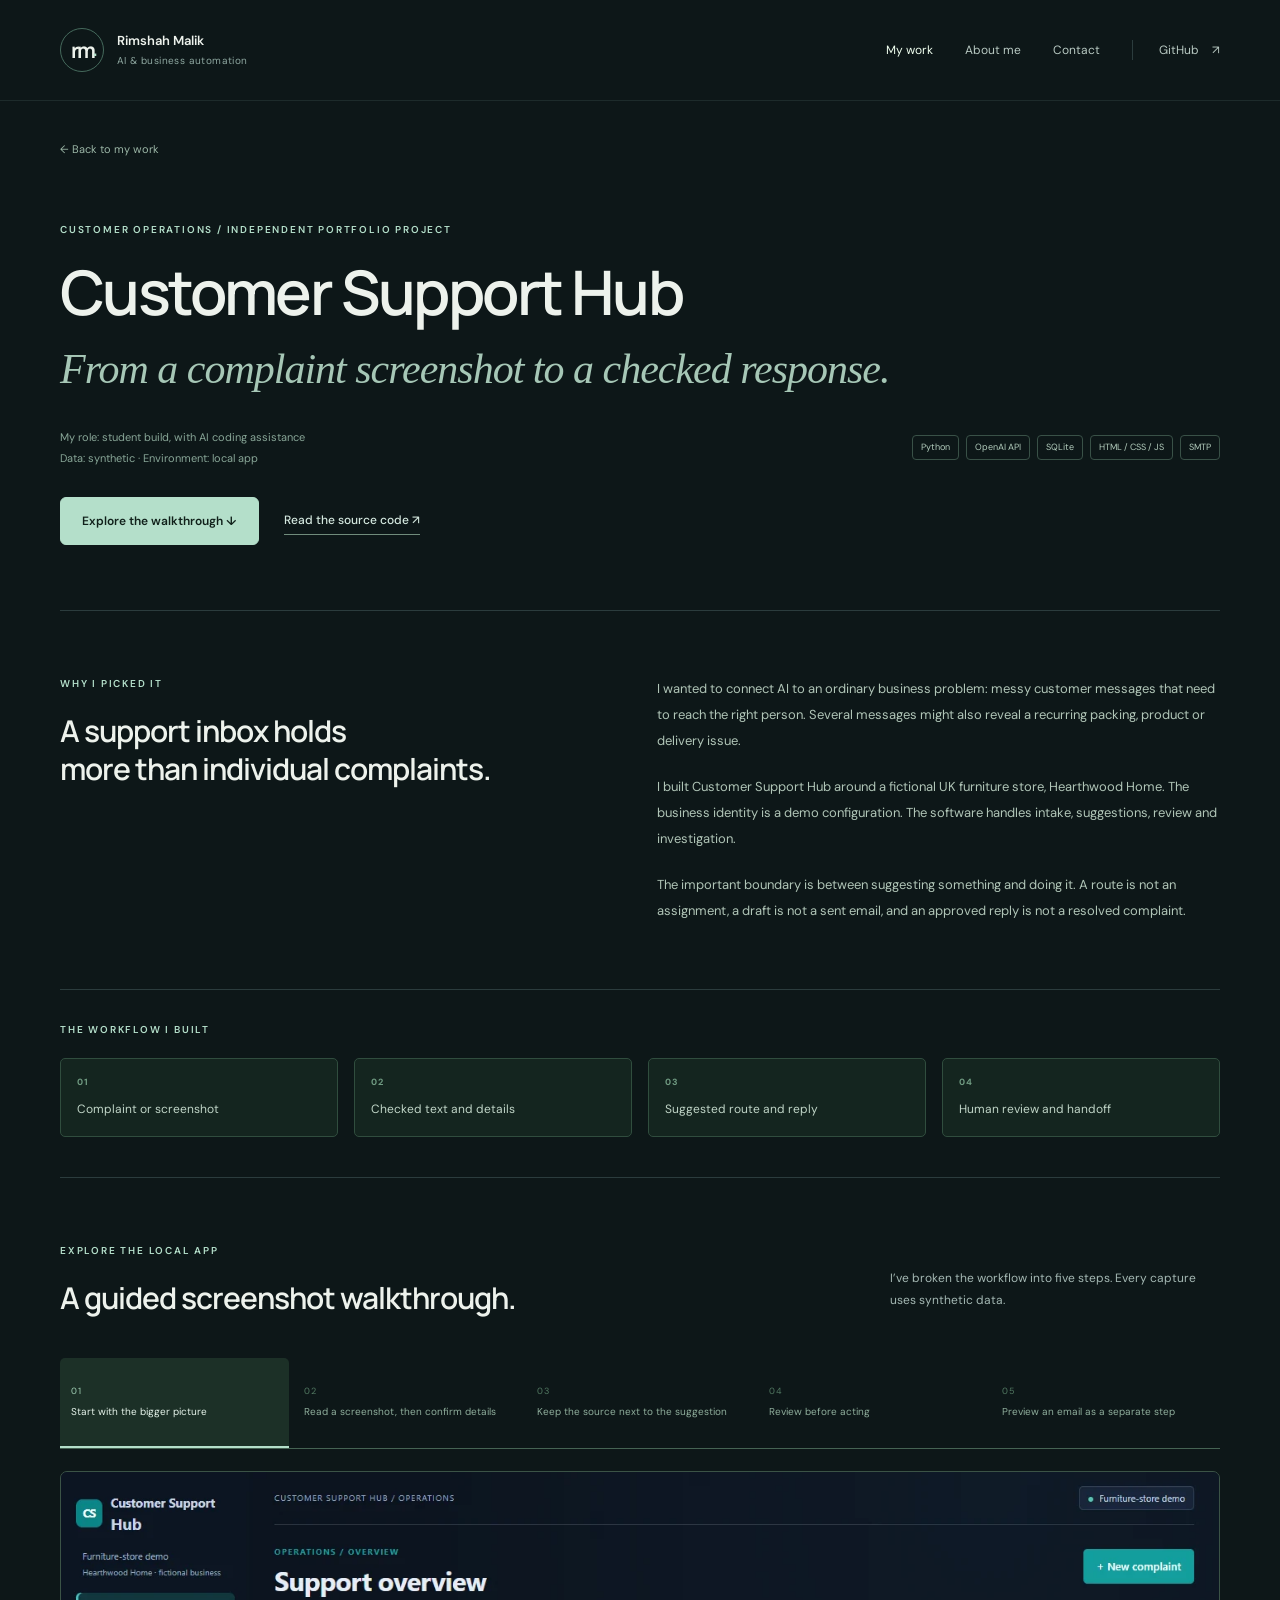
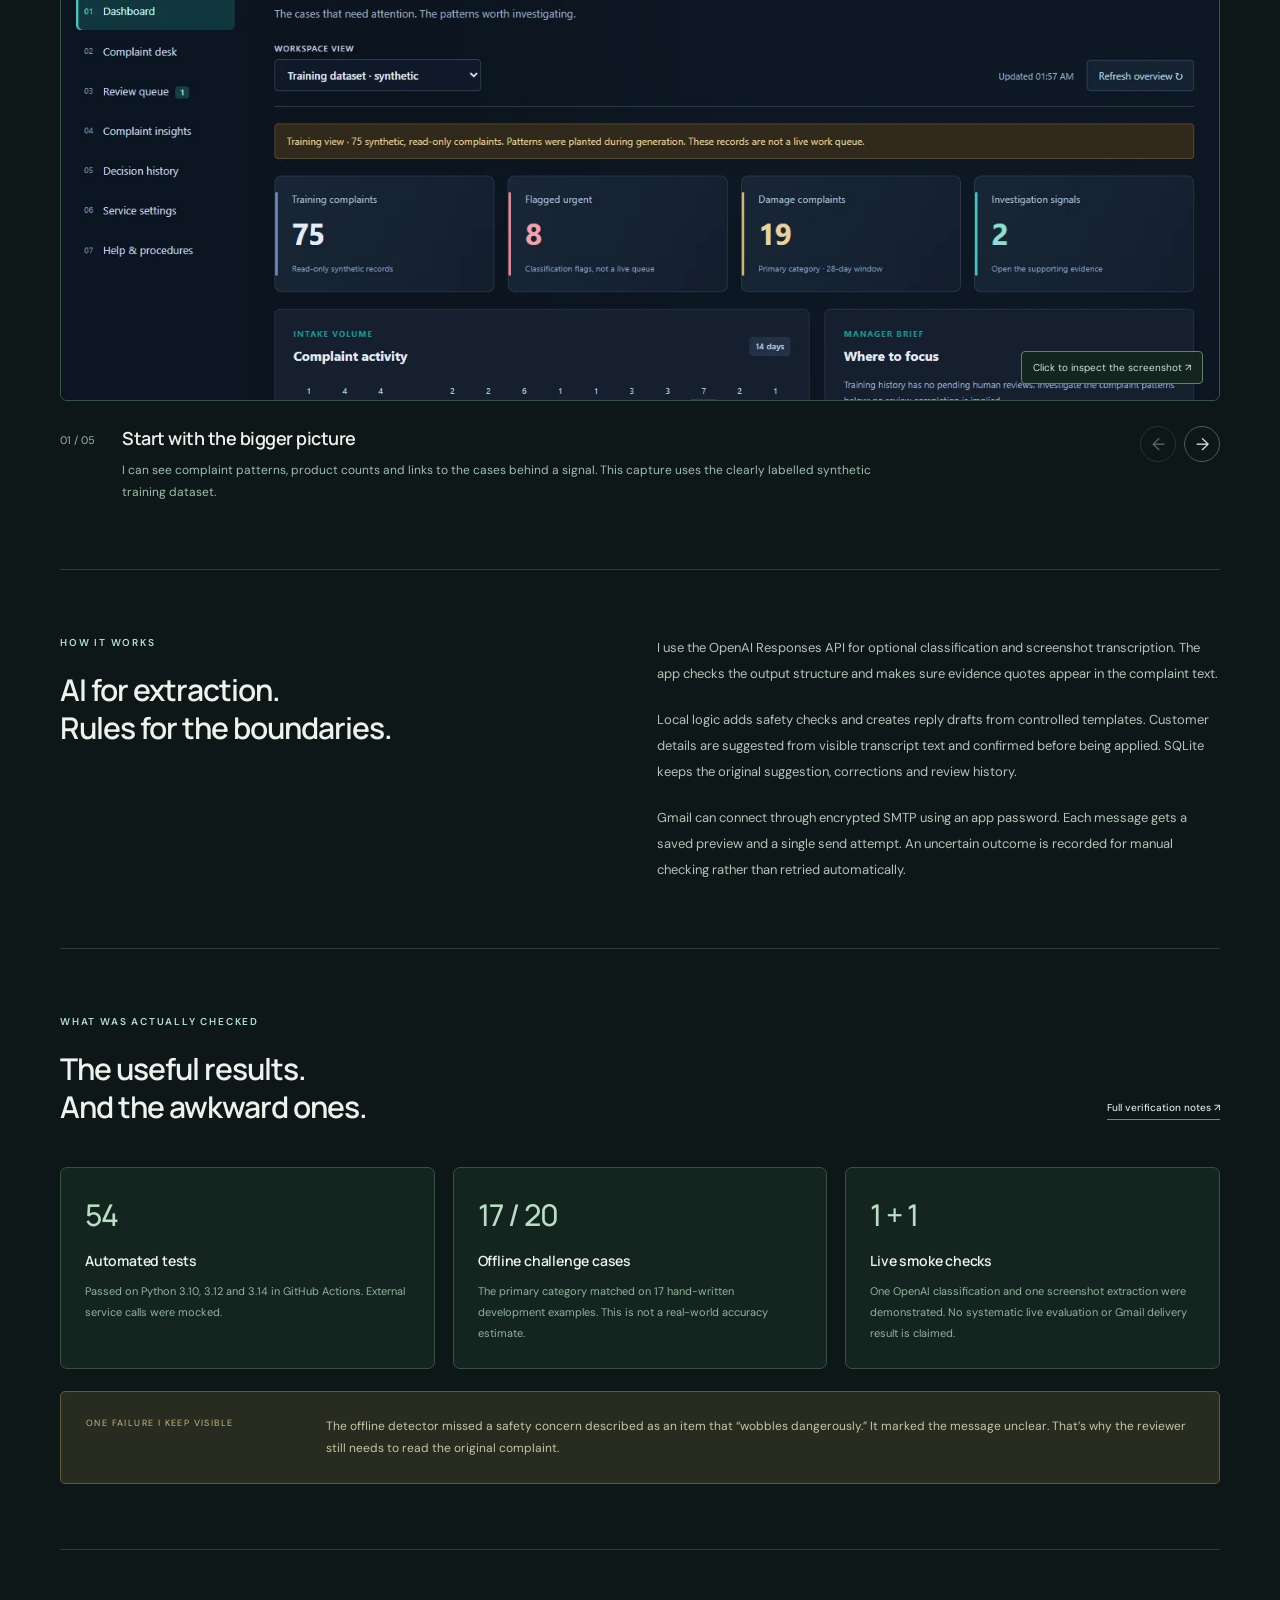
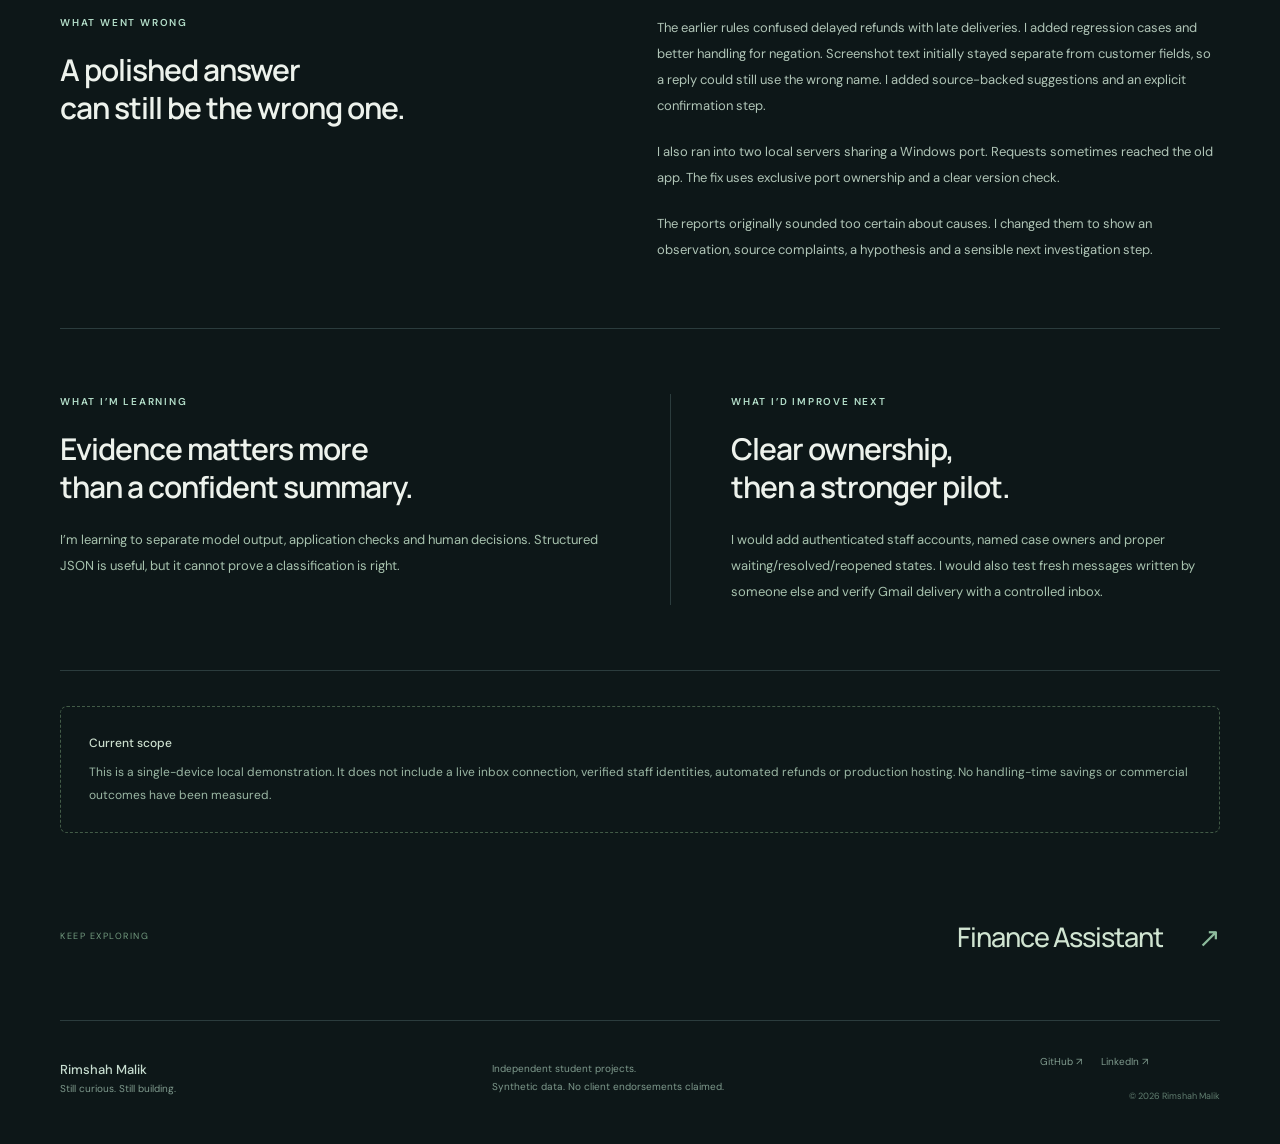
==== projects/customer-support-hub.html @ 2c59cfe9 "Build portfolio with two project case studies and guided walkthroughs" ====
<!doctype html>
<html lang="en"><head><meta charset="utf-8"><meta name="viewport" content="width=device-width, initial-scale=1"><meta name="description" content="From a complaint screenshot to a checked response. A student portfolio case study with real screenshots, synthetic data and verification notes."><meta name="theme-color" content="#0d1718"><meta property="og:title" content="Customer Support Hub — Rimshah Malik"><meta property="og:description" content="From a complaint screenshot to a checked response. A student portfolio case study with real screenshots, synthetic data and verification notes."><link rel="canonical" href="https://rimshahmmalik-commits.github.io/portfolio/projects/customer-support-hub.html"><meta property="og:url" content="https://rimshahmmalik-commits.github.io/portfolio/projects/customer-support-hub.html"><meta property="og:image" content="https://rimshahmmalik-commits.github.io/portfolio/assets/social-preview.png"><meta name="twitter:card" content="summary_large_image"><meta property="og:type" content="website"><title>Customer Support Hub — Rimshah Malik</title><link rel="icon" href="../assets/favicon.svg" type="image/svg+xml"><link rel="stylesheet" href="../assets/style.css"><script src="../assets/app.js" defer></script></head>
<body><a class="skip" href="#main">Skip to content</a><header class="site-header"><div class="wrap nav-wrap"><a class="identity" href="../index.html" aria-label="Rimshah Malik home"><span class="monogram">rm<span>.</span></span><span>Rimshah Malik<small>AI & business automation</small></span></a><button class="menu-toggle" aria-expanded="false" aria-controls="site-nav">Menu <span aria-hidden="true">+</span></button><nav id="site-nav" aria-label="Main navigation"><a href="../index.html#work" aria-current="page">My work</a><a href="../index.html#about">About me</a><a href="../index.html#contact">Contact</a><a class="nav-github" href="https://github.com/rimshahmmalik-commits" target="_blank" rel="noopener noreferrer">GitHub <span aria-hidden="true">↗</span></a></nav></div></header>
<main id="main"><div class="wrap case-wrap"><a class="back-link" href="../index.html#work">← Back to my work</a><section class="case-hero"><p class="eyebrow">CUSTOMER OPERATIONS / INDEPENDENT PORTFOLIO PROJECT</p><h1>Customer Support Hub<span>From a complaint screenshot to a checked response.</span></h1><div class="case-meta"><p>My role: student build, with AI coding assistance<br>Data: synthetic · Environment: local app</p><div class="tags"><span>Python</span><span>OpenAI API</span><span>SQLite</span><span>HTML / CSS / JS</span><span>SMTP</span></div></div><div class="hero-actions"><a class="button primary" href="#walkthrough">Explore the walkthrough ↓</a><a class="text-link" href="https://github.com/rimshahmmalik-commits/customer-support-hub" target="_blank" rel="noopener noreferrer">Read the source code ↗</a></div></section><section class="case-section case-overview"><div><p class="eyebrow">WHY I PICKED IT</p><h2>A support inbox holds<br>more than individual complaints.</h2></div><div class="prose"><p>I wanted to connect AI to an ordinary business problem: messy customer messages that need to reach the right person. Several messages might also reveal a recurring packing, product or delivery issue.</p><p>I built Customer Support Hub around a fictional UK furniture store, Hearthwood Home. The business identity is a demo configuration. The software handles intake, suggestions, review and investigation.</p><p>The important boundary is between suggesting something and doing it. A route is not an assignment, a draft is not a sent email, and an approved reply is not a resolved complaint.</p></div></section><section class="flow-section"><p class="eyebrow">THE WORKFLOW I BUILT</p><ol class="case-flow"><li><b>01</b>Complaint or screenshot</li><li><b>02</b>Checked text and details</li><li><b>03</b>Suggested route and reply</li><li><b>04</b>Human review and handoff</li></ol></section><section class="case-section walkthrough" id="walkthrough"><div class="section-heading"><div><p class="eyebrow">EXPLORE THE LOCAL APP</p><h2>A guided screenshot walkthrough.</h2></div><p>I’ve broken the workflow into five steps. Every capture uses synthetic data.</p></div><div class="walkthrough-tabs" role="tablist" aria-label="Walkthrough steps"><button role="tab" id="step-tab-0" aria-controls="walkthrough-panel" aria-selected="true" tabindex="0" data-step="0"><span>01</span>Start with the bigger picture</button><button role="tab" id="step-tab-1" aria-controls="walkthrough-panel" aria-selected="false" tabindex="-1" data-step="1"><span>02</span>Read a screenshot, then confirm details</button><button role="tab" id="step-tab-2" aria-controls="walkthrough-panel" aria-selected="false" tabindex="-1" data-step="2"><span>03</span>Keep the source next to the suggestion</button><button role="tab" id="step-tab-3" aria-controls="walkthrough-panel" aria-selected="false" tabindex="-1" data-step="3"><span>04</span>Review before acting</button><button role="tab" id="step-tab-4" aria-controls="walkthrough-panel" aria-selected="false" tabindex="-1" data-step="4"><span>05</span>Preview an email as a separate step</button></div><div id="walkthrough-panel" role="tabpanel" aria-labelledby="step-tab-0" tabindex="0"><button class="walkthrough-image" data-lightbox aria-label="Enlarge screenshot"><img id="walkthrough-image" src="../assets/images/support-overview.webp" alt="Support dashboard with synthetic complaint activity" loading="lazy"><span>Click to inspect the screenshot ↗</span></button><div class="walkthrough-caption"><span id="walkthrough-count">01 / 05</span><div><h3 id="walkthrough-title">Start with the bigger picture</h3><p id="walkthrough-text">I can see complaint patterns, product counts and links to the cases behind a signal. This capture uses the clearly labelled synthetic training dataset.</p></div><div class="walkthrough-controls"><button id="walkthrough-prev" aria-label="Previous walkthrough step" disabled>←</button><button id="walkthrough-next" aria-label="Next walkthrough step">→</button></div></div></div><script id="walkthrough-data" type="application/json">[{"title": "Start with the bigger picture", "image": "support-overview", "alt": "Support dashboard with synthetic complaint activity", "text": "I can see complaint patterns, product counts and links to the cases behind a signal. This capture uses the clearly labelled synthetic training dataset."}, {"title": "Read a screenshot, then confirm details", "image": "support-details", "alt": "Extracted screenshot text with customer-detail suggestions waiting for confirmation", "text": "Screenshot text is editable. Customer name, email, order and product are proposed with source evidence. Nothing replaces the intake fields until I confirm the selected details. This capture uses a mocked extraction fixture.", "focus": "center bottom"}, {"title": "Keep the source next to the suggestion", "image": "support-intake", "alt": "Complaint intake next to a proposed finance route and reply draft", "text": "The complaint produces a category, urgency, proposed team and exact source quotes. This particular capture uses the offline rules engine; OpenAI classification is an optional connection."}, {"title": "Review before acting", "image": "support-review", "alt": "Human review queue with a possible safety escalation", "text": "I can correct the route, edit the reply and leave a review note. A flagged safety incident stays urgent. The reviewer name is an audit label, not an authenticated account."}, {"title": "Preview an email as a separate step", "image": "support-email", "alt": "Approved customer email preview with sending disabled until SMTP is connected", "text": "Customer email requires an approved draft, a checked recipient and an explicit send action. In this capture SMTP is disconnected. Server acceptance, delivery and complaint resolution are separate things.", "focus": "center bottom"}]</script></section><section class="case-section two-column"><div><p class="eyebrow">HOW IT WORKS</p><h2>AI for extraction.<br>Rules for the boundaries.</h2></div><div class="prose"><p>I use the OpenAI Responses API for optional classification and screenshot transcription. The app checks the output structure and makes sure evidence quotes appear in the complaint text.</p><p>Local logic adds safety checks and creates reply drafts from controlled templates. Customer details are suggested from visible transcript text and confirmed before being applied. SQLite keeps the original suggestion, corrections and review history.</p><p>Gmail can connect through encrypted SMTP using an app password. Each message gets a saved preview and a single send attempt. An uncertain outcome is recorded for manual checking rather than retried automatically.</p></div></section>
<section class="evidence-section case-section"><div class="section-heading"><div><p class="eyebrow">WHAT WAS ACTUALLY CHECKED</p><h2>The useful results.<br>And the awkward ones.</h2></div><a class="text-link" href="https://github.com/rimshahmmalik-commits/customer-support-hub/blob/main/docs/verification.md" target="_blank" rel="noopener noreferrer">Full verification notes ↗</a></div><div class="evidence-grid"><article><span class="evidence-number">54</span><h3>Automated tests</h3><p>Passed on Python 3.10, 3.12 and 3.14 in GitHub Actions. External service calls were mocked.</p></article><article><span class="evidence-number">17 / 20</span><h3>Offline challenge cases</h3><p>The primary category matched on 17 hand-written development examples. This is not a real-world accuracy estimate.</p></article><article><span class="evidence-number">1 + 1</span><h3>Live smoke checks</h3><p>One OpenAI classification and one screenshot extraction were demonstrated. No systematic live evaluation or Gmail delivery result is claimed.</p></article></div><div class="failure-note"><span>ONE FAILURE I KEEP VISIBLE</span><p>The offline detector missed a safety concern described as an item that “wobbles dangerously.” It marked the message unclear. That’s why the reviewer still needs to read the original complaint.</p></div></section>
<section class="case-section two-column"><div><p class="eyebrow">WHAT WENT WRONG</p><h2>A polished answer<br>can still be the wrong one.</h2></div><div class="prose"><p>The earlier rules confused delayed refunds with late deliveries. I added regression cases and better handling for negation. Screenshot text initially stayed separate from customer fields, so a reply could still use the wrong name. I added source-backed suggestions and an explicit confirmation step.</p><p>I also ran into two local servers sharing a Windows port. Requests sometimes reached the old app. The fix uses exclusive port ownership and a clear version check.</p><p>The reports originally sounded too certain about causes. I changed them to show an observation, source complaints, a hypothesis and a sensible next investigation step.</p></div></section>
<section class="case-section learning-split"><article><p class="eyebrow">WHAT I’M LEARNING</p><h2>Evidence matters more<br>than a confident summary.</h2><p>I’m learning to separate model output, application checks and human decisions. Structured JSON is useful, but it cannot prove a classification is right.</p></article><article><p class="eyebrow">WHAT I’D IMPROVE NEXT</p><h2>Clear ownership,<br>then a stronger pilot.</h2><p>I would add authenticated staff accounts, named case owners and proper waiting/resolved/reopened states. I would also test fresh messages written by someone else and verify Gmail delivery with a controlled inbox.</p></article></section><aside class="scope-note"><strong>Current scope</strong><p>This is a single-device local demonstration. It does not include a live inbox connection, verified staff identities, automated refunds or production hosting. No handling-time savings or commercial outcomes have been measured.</p></aside><section class="next-project"><span>KEEP EXPLORING</span><a href="finance-assistant.html">Finance Assistant <span>↗</span></a></section></div></main><footer class="site-footer wrap"><a class="footer-name" href="../index.html">Rimshah Malik<span>Still curious. Still building.</span></a><p>Independent student projects.<br>Synthetic data. No client endorsements claimed.</p><div><a href="https://github.com/rimshahmmalik-commits" target="_blank" rel="noopener noreferrer">GitHub ↗</a><a href="https://www.linkedin.com/in/rimshahmmalik" target="_blank" rel="noopener noreferrer">LinkedIn ↗</a><small>© 2026 Rimshah Malik</small></div></footer>
<dialog class="image-dialog" aria-label="Screenshot preview"><button class="dialog-close" aria-label="Close screenshot preview">Close ×</button><img alt=""><p></p></dialog><div id="live-message" class="sr-only" aria-live="polite"></div></body></html>
---- assets/style.css ----
@import url('https://fonts.googleapis.com/css2?family=DM+Sans:wght@400;450;500;550;600;650;700&family=Manrope:wght@400;500;600;650;700;750;800&display=swap');
:root{--bg:#0d1718;--panel:#142123;--panel-light:#1c2b2d;--line:#2b3c3d;--ink:#edf2ec;--muted:#a4b8b3;--green:#b4dfca;--soft-green:#173c34;--amber:#e5c397;--max:1160px;color-scheme:dark}
*{box-sizing:border-box}html{scroll-behavior:smooth;scroll-padding-top:100px}body{margin:0;background:var(--bg);color:var(--ink);font:15px/1.7 'DM Sans',Arial,sans-serif;-webkit-font-smoothing:antialiased}body:has(dialog[open]){overflow:hidden}a{color:inherit;text-decoration:none}button,input{font:inherit}button{cursor:pointer}button:disabled{cursor:default;opacity:.4}img{display:block;max-width:100%}a,button{outline-offset:5px}a:focus-visible,button:focus-visible{outline:2px solid var(--green)}::selection{background:#b4dfca;color:#0d1718}.wrap{width:min(var(--max),calc(100% - 80px));margin:0 auto}.site-header{position:relative;z-index:20;border-bottom:1px solid #2b3c3d88;background:#0d1718}.nav-wrap{height:100px;display:flex;justify-content:space-between;align-items:center;gap:25px}.identity{display:flex;align-items:center;gap:13px;font-size:13px;font-weight:600;line-height:1.4}.identity small{display:block;font-size:10px;color:#8ea7a0;font-weight:400;margin-top:4px;letter-spacing:.4px}.monogram{display:grid;place-items:center;border:1px solid #456a5c;border-radius:50%;width:44px;height:44px;letter-spacing:-2px;font:700 21px 'Manrope',Arial,sans-serif;position:relative}.monogram span{position:absolute;right:7px;bottom:9px;color:var(--green);font-size:20px}.site-header nav{display:flex;align-items:center;gap:32px;font-size:12px;color:#b8c9c2}.site-header nav a:hover,.site-header nav a[aria-current]{color:#efffef}.nav-github{border-left:1px solid var(--line);padding-left:26px}.nav-github span{margin-left:10px}.menu-toggle{display:none}.skip{position:absolute;left:20px;top:-100px;padding:8px 18px;background:var(--green);color:var(--bg);z-index:30}.skip:focus{top:10px}.eyebrow{font-size:10px;line-height:1.6;letter-spacing:1.8px;font-weight:600;color:var(--green);margin:0 0 20px;text-transform:uppercase}.status-dot{display:inline-block;height:6px;width:6px;background:var(--green);border-radius:50%;margin-right:8px;vertical-align:2px;box-shadow:0 0 0 4px #b4dfca10}h1,h2,h3,p{margin-top:0}h1,h2,h3{font-family:'Manrope',Arial,sans-serif;font-weight:600}h1{font-size:clamp(44px,5.2vw,70px);line-height:1.1;letter-spacing:-3px;margin-bottom:26px}h2{font-size:clamp(29px,3.1vw,42px);line-height:1.25;letter-spacing:-1.5px;margin-bottom:22px}h3{font-size:25px;line-height:1.35;letter-spacing:-.8px}em{font:italic 1.06em Georgia,'Times New Roman',serif;color:var(--green);letter-spacing:-1.5px}.hero{display:grid;grid-template-columns:1.12fr 1fr;gap:70px;padding:78px 0 90px;align-items:center}.hero-description{max-width:465px;color:#b0c3bc;font-size:15px;line-height:1.9;margin-bottom:28px}.hero-actions{display:flex;align-items:center;flex-wrap:wrap;gap:25px;margin:28px 0}.button{display:inline-flex;align-items:center;justify-content:center;gap:26px;padding:13px 21px;border-radius:6px;border:1px solid #4a685f;font-size:12px;font-weight:600;transition:background .18s,transform .18s}.button:hover{transform:translateY(-2px)}.primary{background:var(--green);color:#10201a;border-color:var(--green)}.primary:hover{background:#c9efd9}.text-link{font-size:12px;color:#d4e8df;font-weight:500;border-bottom:1px solid #708c7c;padding:3px 0}.text-link:hover{color:#fff;border-color:#fff}.hero-footnote{font-size:10px;color:#7f9b91;margin:26px 0 0;line-height:1.8}.hero-visual{position:relative;background:#1a292a;border:1px solid #365047;border-radius:10px;transform:rotate(1deg);padding:16px 15px 0;box-shadow:0 30px 70px #00000030}.visual-top,.visual-bottom{display:flex;align-items:center;justify-content:space-between;font-size:9px;letter-spacing:1px;color:#a8c2b6;padding:0 1px 14px}.visual-top i{display:inline-block;width:5px;height:5px;background:var(--green);border-radius:50%;margin-right:6px}.hero-screen{display:block;height:328px;overflow:hidden;position:relative;border-radius:5px;border:1px solid #486559;background:#14202c}.hero-screen img{width:100%;height:100%;object-fit:cover;object-position:left top;transition:transform .5s}.hero-screen:hover img{transform:scale(1.025)}.screen-open{position:absolute;bottom:14px;right:14px;font-size:10px;background:#b4dfca;color:#14261e;padding:6px 11px;border-radius:4px}.visual-bottom{padding:15px 0;letter-spacing:0;font-size:10px}.visual-bottom span:last-child{color:#789e8c;font-size:9px}.workflow-sticker{position:absolute;bottom:55px;left:-35px;display:flex;align-items:center;gap:15px;background:#e7ddc7;color:#273a30;border-radius:7px;padding:17px 22px;transform:rotate(-4deg);box-shadow:0 12px 26px #0003}.sticker-mark{font-size:35px;color:#637d5a}.workflow-sticker small{font-size:8px;letter-spacing:1.4px;color:#52684c}.workflow-sticker p{font-family:'Manrope',Arial,sans-serif;font-size:17px;font-weight:650;line-height:1.4;margin:5px 0 0}.principles-strip{border-block:1px solid #2b3c3d99;background:#112021}.principles-strip .wrap{display:flex;justify-content:space-between;gap:20px;padding:21px 0;color:#a5bdb1;font-size:11px}.principles-strip span:before{content:'↗';margin-right:12px;color:var(--green)}.section{padding-top:100px;padding-bottom:100px;scroll-margin-top:20px}.section-heading{display:flex;justify-content:space-between;align-items:end;gap:45px;margin-bottom:42px}.section-heading h2{margin:0}.section-heading>p{font-size:13px;color:var(--muted);max-width:330px;line-height:1.9;margin:0 0 4px}.project-card{display:grid;grid-template-columns:1.1fr 1fr;align-items:center;gap:60px;margin-bottom:65px}.project-card.reverse{grid-template-columns:1fr 1.1fr}.reverse .project-image{order:2}.project-image{position:relative;border:1px solid #314d46;border-radius:8px;padding:44px 20px 0;overflow:hidden;height:367px;background:radial-gradient(ellipse at 60% 30%,#2a4a43,#182e2a)}.image-label{position:absolute;top:15px;left:20px;right:20px;display:flex;align-items:center;gap:12px;font-size:9px;letter-spacing:1.5px;color:#a8c8b8}.image-label span{font-size:11px;color:#d8eee2}.project-image img{height:auto;width:100%;border-radius:5px 5px 0 0;border:1px solid #547b64;transition:transform .4s}.project-image:hover img{transform:translateY(-5px)}.image-link{position:absolute;bottom:15px;right:15px;border:1px solid #7a998a66;background:#172723ed;padding:7px 11px;border-radius:5px;font-size:10px;color:#d8f0df}.finance-image{background:radial-gradient(ellipse at 60% 30%,#4d4b3b,#2d352d);border-color:#545b45}.finance-image img{border-color:#999f7e}.project-meta{display:flex;gap:16px;font-size:9px;text-transform:uppercase;letter-spacing:1px;color:#a6bdb1;margin-bottom:20px}.project-meta span+span{color:#6f9382}.project-copy h3{font-size:31px;margin-bottom:12px}.project-copy h3 a:hover{color:var(--green)}.project-copy>p{color:var(--muted);font-size:13px;line-height:1.95}.project-copy .project-one-liner{font-size:15px;color:#d2e2d8;margin-bottom:16px;line-height:1.7}.tags{display:flex;flex-wrap:wrap;gap:7px;margin-top:22px}.tags span{font-size:9px;border:1px solid #395147;color:#b3cdbd;border-radius:4px;padding:4px 8px}.project-links{display:flex;justify-content:space-between;align-items:center;gap:15px;margin-top:27px}.project-links>a:last-child{font-size:10px;color:#a5bdb0}.work-note{border-top:1px solid var(--line);padding-top:23px;margin:0;font-size:11px;line-height:1.9;color:#859f93;max-width:800px}.about-section{background:#142123;border-block:1px solid #2a3d39}.about-grid{display:grid;grid-template-columns:1fr 1fr;gap:100px}.about-copy>p{font-size:14px;line-height:2;color:#b2c4bc;margin-bottom:19px}.personal-note{display:flex;align-items:center;gap:16px;margin-top:36px;max-width:300px}.personal-note>span{font-size:34px;color:var(--green)}.personal-note p{font:italic 16px/1.65 Georgia,serif;color:#b4d3c4;margin:0}.tool-list{border-top:1px solid #354b43;padding:22px 0 15px;margin-top:26px}.tool-list>span{font-size:9px;letter-spacing:1.5px;color:#8aab99;text-transform:uppercase}.tool-list p{font-size:12px;color:#d2e0d6;line-height:2;margin-top:10px}.tool-list small{font-size:11px;color:#8ea699}.contact-section{display:grid;grid-template-columns:1.1fr 1fr;gap:80px;align-items:center}.contact-section>div>p:last-child{font-size:13px;line-height:1.9;max-width:400px;color:#a9beb1}.contact-card{border:1px solid #3b5a4c;border-radius:8px;background:linear-gradient(130deg,#193029,#142423);padding:30px}.contact-label{font-size:9px;letter-spacing:1.8px;color:#91bba3}.email-link{display:flex;align-items:center;justify-content:space-between;font-size:clamp(17px,1.7vw,22px);letter-spacing:-.6px;font-weight:500;color:#deefe3;margin:15px 0 8px;gap:10px}.email-link:hover{color:white}.copy-email{border:0;border-bottom:1px solid #658b77;color:#a6c7b4;background:transparent;padding:0;font-size:10px}.contact-socials{display:flex;gap:25px;border-top:1px solid #365244;margin-top:28px;padding-top:21px;font-size:11px;color:#bfd9c7}.contact-card>p{font-size:10px;color:#759a84;margin:18px 0 0}.site-footer{display:flex;align-items:center;justify-content:space-between;gap:30px;border-top:1px solid var(--line);padding:32px 0 40px;font-size:10px;color:#7f9a8d}.footer-name{font-size:13px;font-weight:500;color:#c7ddd0;line-height:1.6}.footer-name span{display:block;font-size:10px;font-weight:400;color:#7f9a8d}.site-footer p{margin:0;line-height:1.8}.site-footer>div{display:flex;gap:19px;flex-wrap:wrap;max-width:180px}.site-footer small{width:100%;font-size:9px;text-align:right;color:#617e70}.site-footer a:hover{color:#e0f6e8}
/* Project pages */
.case-wrap{padding-top:35px}.back-link{font-size:11px;color:#9bb6a6}.back-link:hover{color:var(--green)}.case-hero{padding:60px 0 65px;border-bottom:1px solid var(--line)}.case-hero h1{font-size:clamp(40px,4.8vw,64px);letter-spacing:-2.6px}.case-hero h1>span{display:block;font:italic clamp(25px,3.5vw,42px)/1.4 Georgia,serif;color:#a6c7b6;letter-spacing:-1px;margin-top:15px}.case-meta{display:flex;justify-content:space-between;gap:30px;align-items:center;margin-top:28px}.case-meta>p{font-size:11px;color:#88a697;line-height:1.9;margin:0}.case-meta .tags{margin:0}.case-hero .hero-actions{margin-bottom:0}.case-section{padding:65px 0;border-bottom:1px solid var(--line)}.case-overview,.two-column{display:grid;grid-template-columns:1fr 1.08fr;gap:75px}.case-section h2{font-size:30px;letter-spacing:-1px}.prose p{font-size:13px;line-height:2;color:#b0c5b7;margin-bottom:20px}.prose p:last-child{margin-bottom:0}.flow-section{padding:32px 0 40px;border-bottom:1px solid var(--line)}.case-flow{display:grid;grid-template-columns:repeat(4,1fr);gap:16px;margin:0;padding:0;list-style:none}.case-flow li{font-size:12px;color:#c0d5c7;padding:16px;border:1px solid #304d3e;background:#14251f;border-radius:5px}.case-flow b{display:block;color:#719c83;font-size:9px;letter-spacing:1px;margin-bottom:9px}.walkthrough .section-heading{align-items:end;gap:35px}.walkthrough .section-heading>p{font-size:12px}.walkthrough-tabs{display:grid;grid-template-columns:repeat(5,1fr);border-bottom:1px solid #456353;gap:4px;margin-bottom:22px}.walkthrough-tabs button{font-size:10px;text-align:left;color:#8fae9c;border:0;border-bottom:2px solid transparent;background:transparent;padding:15px 11px;line-height:1.6;min-height:90px}.walkthrough-tabs button span{display:block;color:#527962;font-size:9px;letter-spacing:1px;margin-bottom:6px}.walkthrough-tabs button[aria-selected=true]{border-color:#b4dfca;color:#e7f5ec;background:#1c3027;border-radius:5px 5px 0 0}.walkthrough-tabs button[aria-selected=true] span{color:#a1d0b5}.walkthrough-image{display:block;width:100%;height:530px;padding:0;border:1px solid #3b5346;border-radius:7px;overflow:hidden;position:relative;background:#14202b;text-align:left}.walkthrough-image img{width:100%;height:100%;object-fit:cover;object-position:top;transition:opacity .15s}.walkthrough-image>span{position:absolute;bottom:16px;right:16px;font-size:10px;background:#15251ff0;border:1px solid #63806d;padding:7px 11px;border-radius:4px;color:#cbe6d4}.walkthrough-caption{display:flex;align-items:start;gap:27px;margin-top:25px}.walkthrough-caption>span{font-size:11px;white-space:nowrap;color:#91b69e;padding-top:5px}.walkthrough-caption h3{font-size:18px;letter-spacing:-.5px;margin-bottom:8px}.walkthrough-caption p{font-size:12px;color:#a0beab;line-height:1.9;max-width:780px;margin:0}.walkthrough-controls{display:flex;gap:8px;margin-left:auto}.walkthrough-controls button{border:1px solid #42634e;width:36px;height:36px;border-radius:50%;background:transparent;color:#cae8d4;font-size:17px}.walkthrough-controls button:hover:not(:disabled){background:#22412e}.evidence-section .section-heading{gap:20px}.evidence-section .text-link{white-space:nowrap;font-size:10px;margin-bottom:5px}.evidence-grid{display:grid;grid-template-columns:repeat(3,1fr);gap:18px}.evidence-grid article{padding:24px;border:1px solid #365041;background:#14251f;border-radius:7px}.evidence-number{display:block;font:500 30px/1.5 'Manrope',Arial,sans-serif;color:#b9ddc6;letter-spacing:-1px;margin-bottom:15px}.evidence-grid h3{font-size:14px;letter-spacing:-.2px;margin-bottom:10px}.evidence-grid p{font-size:11px;line-height:1.9;color:#93b29e;margin:0}.failure-note{display:grid;grid-template-columns:220px 1fr;gap:20px;padding:23px 25px;border:1px solid #5c5a3e;background:#282b1f;border-radius:5px;margin-top:22px}.failure-note>span{font-size:9px;letter-spacing:1.4px;color:#c4b98b;line-height:1.8}.failure-note p{font-size:12px;color:#c4c6a5;line-height:1.9;margin:0}.learning-split{display:grid;grid-template-columns:1fr 1fr;gap:60px}.learning-split article+article{border-left:1px solid var(--line);padding-left:60px}.learning-split p:last-child{font-size:13px;line-height:2;color:#a7c2ae;margin-bottom:0}.scope-note{padding:25px 28px;border:1px dashed #425b47;border-radius:7px;margin:35px 0;color:#9bb7a4;font-size:12px;line-height:1.9}.scope-note strong{display:block;color:#ccdfce;margin-bottom:6px;font-size:12px;font-weight:500}.scope-note p{margin:0}.next-project{display:flex;align-items:center;justify-content:space-between;padding:50px 0 65px;gap:20px}.next-project>span{font-size:9px;letter-spacing:1.5px;color:#749c80}.next-project a{font:500 27px 'Manrope',Arial,sans-serif;letter-spacing:-1px;color:#d0e4d1;display:flex;align-items:center;gap:35px}.next-project a:hover{color:#fff}.next-project a span{color:#8dbb9c}
/* Build notes */
.notes-wrap{max-width:950px;padding-top:35px;padding-bottom:80px}.notes-hero{padding-top:55px;padding-bottom:45px}.notes-hero h1{font-size:clamp(38px,4.7vw,61px);line-height:1.2}.notes-hero>p:last-child{max-width:650px;font-size:14px;color:#a6c1b0;line-height:1.9}.learning-entries>article{display:grid;grid-template-columns:160px 1fr;gap:35px;padding:45px 0;border-top:1px solid var(--line)}.learning-entries time{font-size:10px;letter-spacing:1px;color:#719d80;padding-top:6px}.pill{display:inline-block;border:1px solid #3a6147;color:#add0b7;padding:3px 8px;border-radius:4px;font-size:9px;margin-bottom:16px}.learning-entries h2{font-size:26px;letter-spacing:-.8px}.learning-entries p{font-size:13px;color:#adc6b5;line-height:2}.learning-entries small{font-size:11px;color:#759c80}.notes-wrap>.button{margin-top:15px}.sr-only{position:absolute;width:1px;height:1px;padding:0;margin:-1px;overflow:hidden;clip:rect(0,0,0,0);white-space:nowrap;border:0}.image-dialog{width:min(1400px,94vw);max-height:92vh;padding:45px 15px 15px;background:#13231b;border:1px solid #739b7d;border-radius:8px;color:#d7ebda;overflow:auto}.image-dialog::backdrop{background:#000c;backdrop-filter:blur(5px)}.image-dialog img{width:100%;height:auto;max-width:none}.image-dialog p{font-size:11px;margin:12px 0 0;color:#adc5b3}.dialog-close{position:absolute;top:10px;right:15px;border:0;background:transparent;color:#d4ebd9;font-size:12px;padding:3px 5px}
@media(min-width:1500px){:root{--max:1240px}.hero{gap:90px;padding:95px 0 105px}.hero-screen{height:360px}.project-image{height:390px}}
@media(max-width:1000px){.wrap{width:calc(100% - 52px)}.hero{gap:40px;padding:58px 0 65px}.hero h1{font-size:51px;letter-spacing:-2px}.hero-screen{height:290px}.workflow-sticker{left:-20px;bottom:45px;padding:13px 16px}.workflow-sticker p{font-size:14px}.hero-description{font-size:13px}.hero-actions{gap:17px}.about-grid{gap:55px}.contact-section{gap:38px}.project-card,.project-card.reverse{gap:35px}.project-image{height:325px;padding-inline:14px}.project-copy h3{font-size:26px}.section-heading{gap:30px}.section-heading>p{max-width:285px;font-size:12px}.project-links{align-items:start}.case-overview,.two-column{gap:45px}.case-section h2{font-size:27px}.walkthrough-image{height:440px}.evidence-grid article{padding:18px}.evidence-number{font-size:25px}.learning-split{gap:35px}.learning-split article+article{padding-left:35px}.email-link{font-size:17px}.contact-card{padding:23px}.walkthrough-tabs button{font-size:9px;padding-inline:7px}}
@media(max-width:760px){.wrap{width:calc(100% - 36px)}.nav-wrap{height:82px;flex-wrap:wrap}.identity{font-size:12px}.monogram{width:39px;height:39px;font-size:19px}.monogram span{bottom:7px;right:5px}.menu-toggle{display:flex;gap:20px;align-items:center;background:transparent;border:1px solid #3d5949;color:#cde3d3;padding:7px 11px;font-size:11px;border-radius:5px}.menu-toggle span{color:#a6d2b5;font-size:18px;line-height:1}.site-header nav{width:100%;background:#12231a;position:absolute;top:81px;left:0;border-bottom:1px solid #45614d;padding:20px;gap:22px;justify-content:center;flex-wrap:wrap}.js #site-nav:not(.is-open){display:none}.nav-github{padding-left:20px}.hero{grid-template-columns:1fr;padding:43px 0 55px;gap:48px}.hero .eyebrow{font-size:9px;letter-spacing:1.2px;margin-bottom:21px}.hero h1{font-size:clamp(43px,9.2vw,62px);letter-spacing:-2px;max-width:600px}.hero-description{font-size:14px;max-width:510px}.hero-actions{gap:23px;margin-top:24px}.hero-footnote{font-size:10px}.hero-visual{width:calc(100% - 20px);margin-left:16px;transform:rotate(.5deg)}.hero-screen{height:280px}.workflow-sticker{bottom:45px;left:-26px}.visual-bottom{font-size:9px}.visual-top{font-size:8px}.principles-strip .wrap{gap:14px;padding:18px 0;flex-wrap:wrap;font-size:10px}.principles-strip span:before{margin-right:7px}.section{padding-block:65px}.section-heading{display:block;margin-bottom:32px}.section-heading>p{max-width:500px;margin-top:20px}.section-heading h2{font-size:30px}.project-card,.project-card.reverse{grid-template-columns:1fr;gap:28px;margin-bottom:50px}.reverse .project-image{order:0}.project-image{height:330px;padding:44px 18px 0}.project-copy h3{font-size:28px}.project-meta{font-size:8px;margin-bottom:13px}.project-copy .project-one-liner{font-size:15px}.project-copy>p{font-size:13px}.project-links{align-items:center;margin-top:23px}.work-note{font-size:10px}.about-grid{grid-template-columns:1fr;gap:35px}.about-section h2{font-size:33px}.personal-note{margin-top:25px}.about-copy>p{font-size:13px}.contact-section{grid-template-columns:1fr;gap:25px}.contact-section h2{font-size:31px}.contact-card{padding:24px}.email-link{font-size:19px}.site-footer{align-items:start;flex-wrap:wrap;padding-top:27px;gap:23px}.site-footer>p{font-size:9px}.site-footer>div{max-width:none;width:100%;padding-top:17px;border-top:1px solid var(--line)}.site-footer small{width:auto;margin-left:auto}.case-wrap{padding-top:25px}.case-hero{padding:40px 0 45px}.case-hero h1{font-size:40px;letter-spacing:-1.8px}.case-hero h1>span{font-size:27px;line-height:1.45}.case-meta{display:block;margin-top:24px}.case-meta .tags{margin-top:17px}.case-hero .hero-actions{gap:18px}.case-section{padding:42px 0}.case-overview,.two-column{grid-template-columns:1fr;gap:17px}.case-section h2{font-size:28px}.prose p{font-size:13px}.case-flow{grid-template-columns:1fr 1fr;gap:9px}.case-flow li{font-size:11px;padding:13px}.case-flow b{margin-bottom:6px}.walkthrough-tabs{display:flex;gap:3px;overflow:auto;scrollbar-width:thin}.walkthrough-tabs button{min-width:130px;max-width:130px;font-size:10px;min-height:100px;padding:10px}.walkthrough-image{height:320px}.walkthrough-image>span{font-size:9px;bottom:10px;right:10px}.walkthrough-caption{gap:14px;flex-wrap:wrap;margin-top:19px}.walkthrough-caption>span{font-size:10px;width:100%;padding-top:0}.walkthrough-caption>div:nth-child(2){flex:1;min-width:200px}.walkthrough-caption h3{font-size:16px}.walkthrough-caption p{font-size:11px}.walkthrough-controls button{width:31px;height:31px}.walkthrough-controls{margin-left:0}.evidence-section .text-link{display:inline-block;margin-top:17px}.evidence-grid{grid-template-columns:1fr;gap:12px}.evidence-grid article{padding:23px}.evidence-number{font-size:28px;margin-bottom:10px}.evidence-grid p{font-size:12px}.failure-note{grid-template-columns:1fr;gap:9px;padding:20px}.failure-note p{font-size:11px}.learning-split{grid-template-columns:1fr;gap:30px}.learning-split article+article{padding:30px 0 0;border-left:0;border-top:1px solid var(--line)}.scope-note{padding:20px;margin:26px 0;font-size:11px}.next-project{display:block;padding:30px 0 45px}.next-project a{margin-top:16px;font-size:24px;justify-content:space-between}.notes-wrap{padding-top:25px}.notes-hero{padding:38px 0 28px}.notes-hero h1{font-size:38px;letter-spacing:-1.6px}.notes-hero>p:last-child{font-size:13px}.learning-entries>article{grid-template-columns:1fr;gap:18px;padding:30px 0}.learning-entries h2{font-size:24px}.learning-entries p{font-size:12px}.image-dialog{padding:45px 8px 10px;width:97vw}.image-dialog p{font-size:10px}}
@media(prefers-reduced-motion:reduce){html{scroll-behavior:auto}*,*:before,*:after{transition:none!important;animation:none!important}}
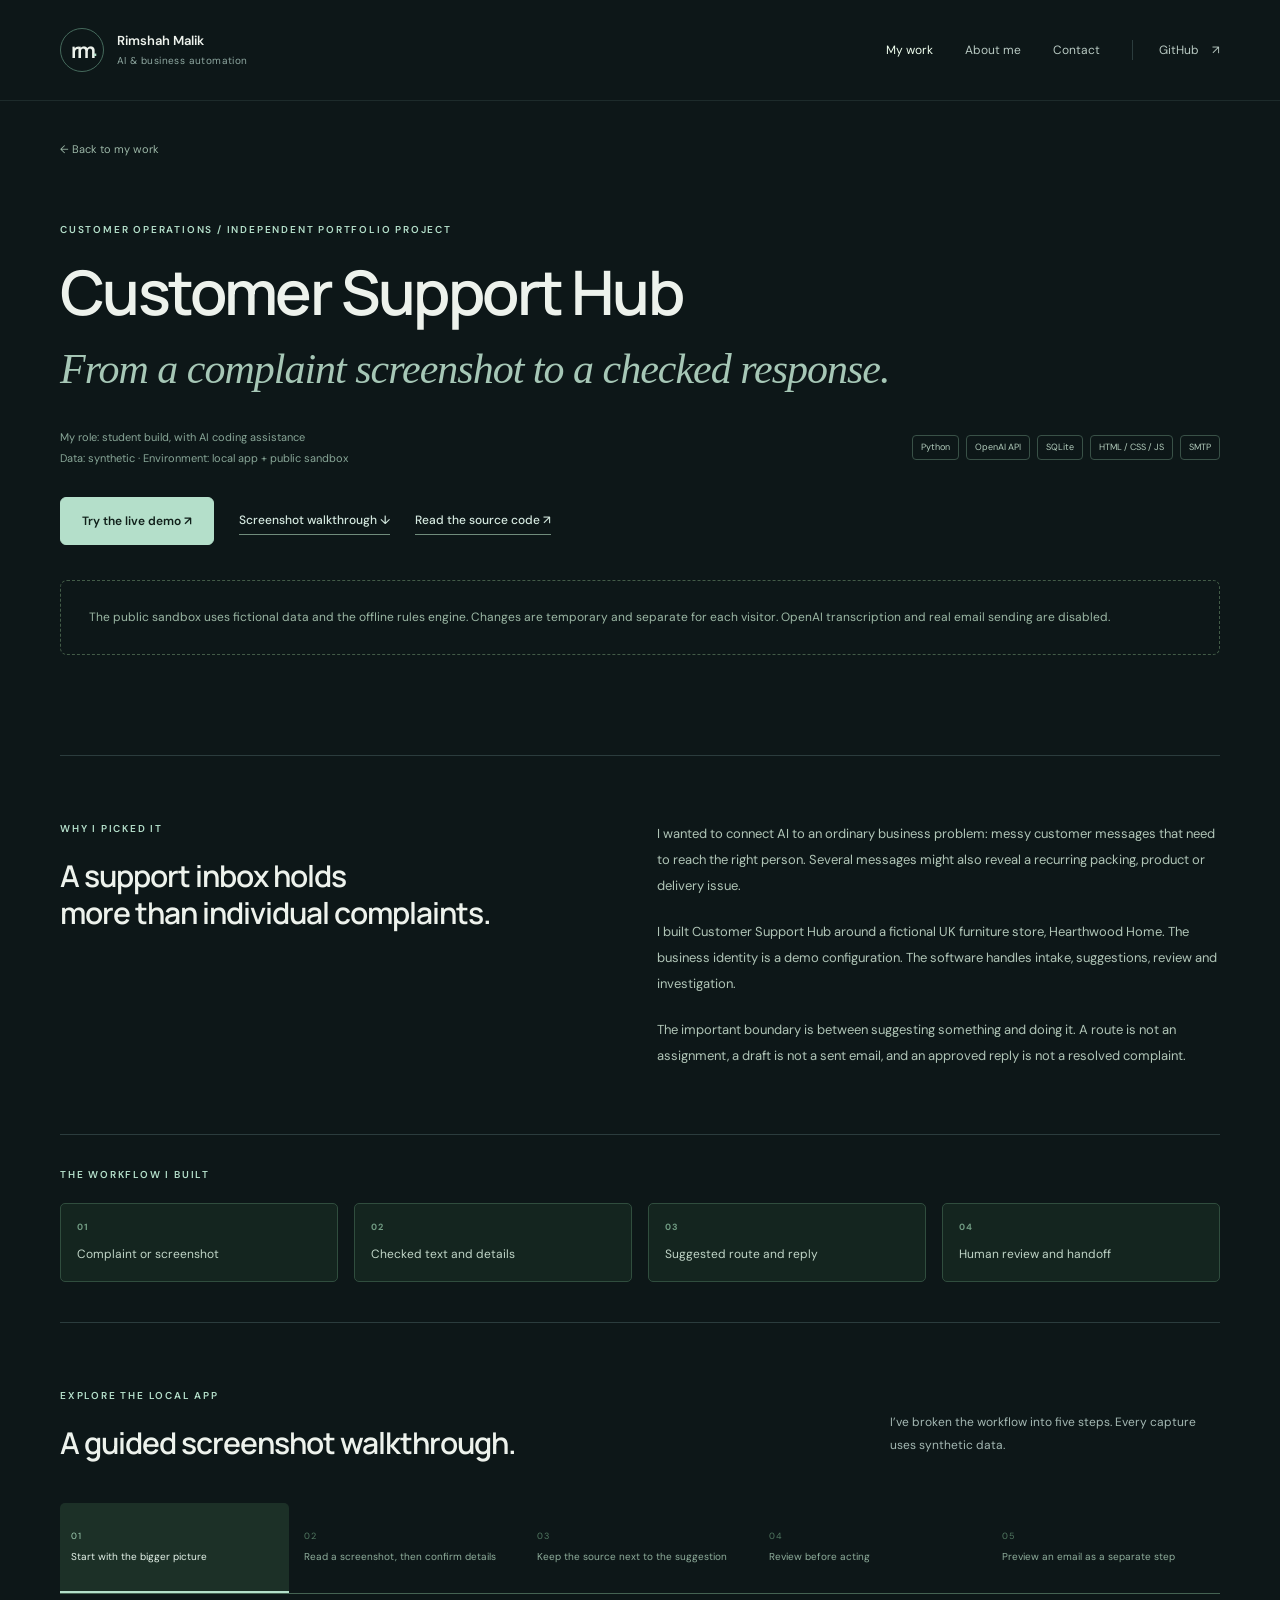
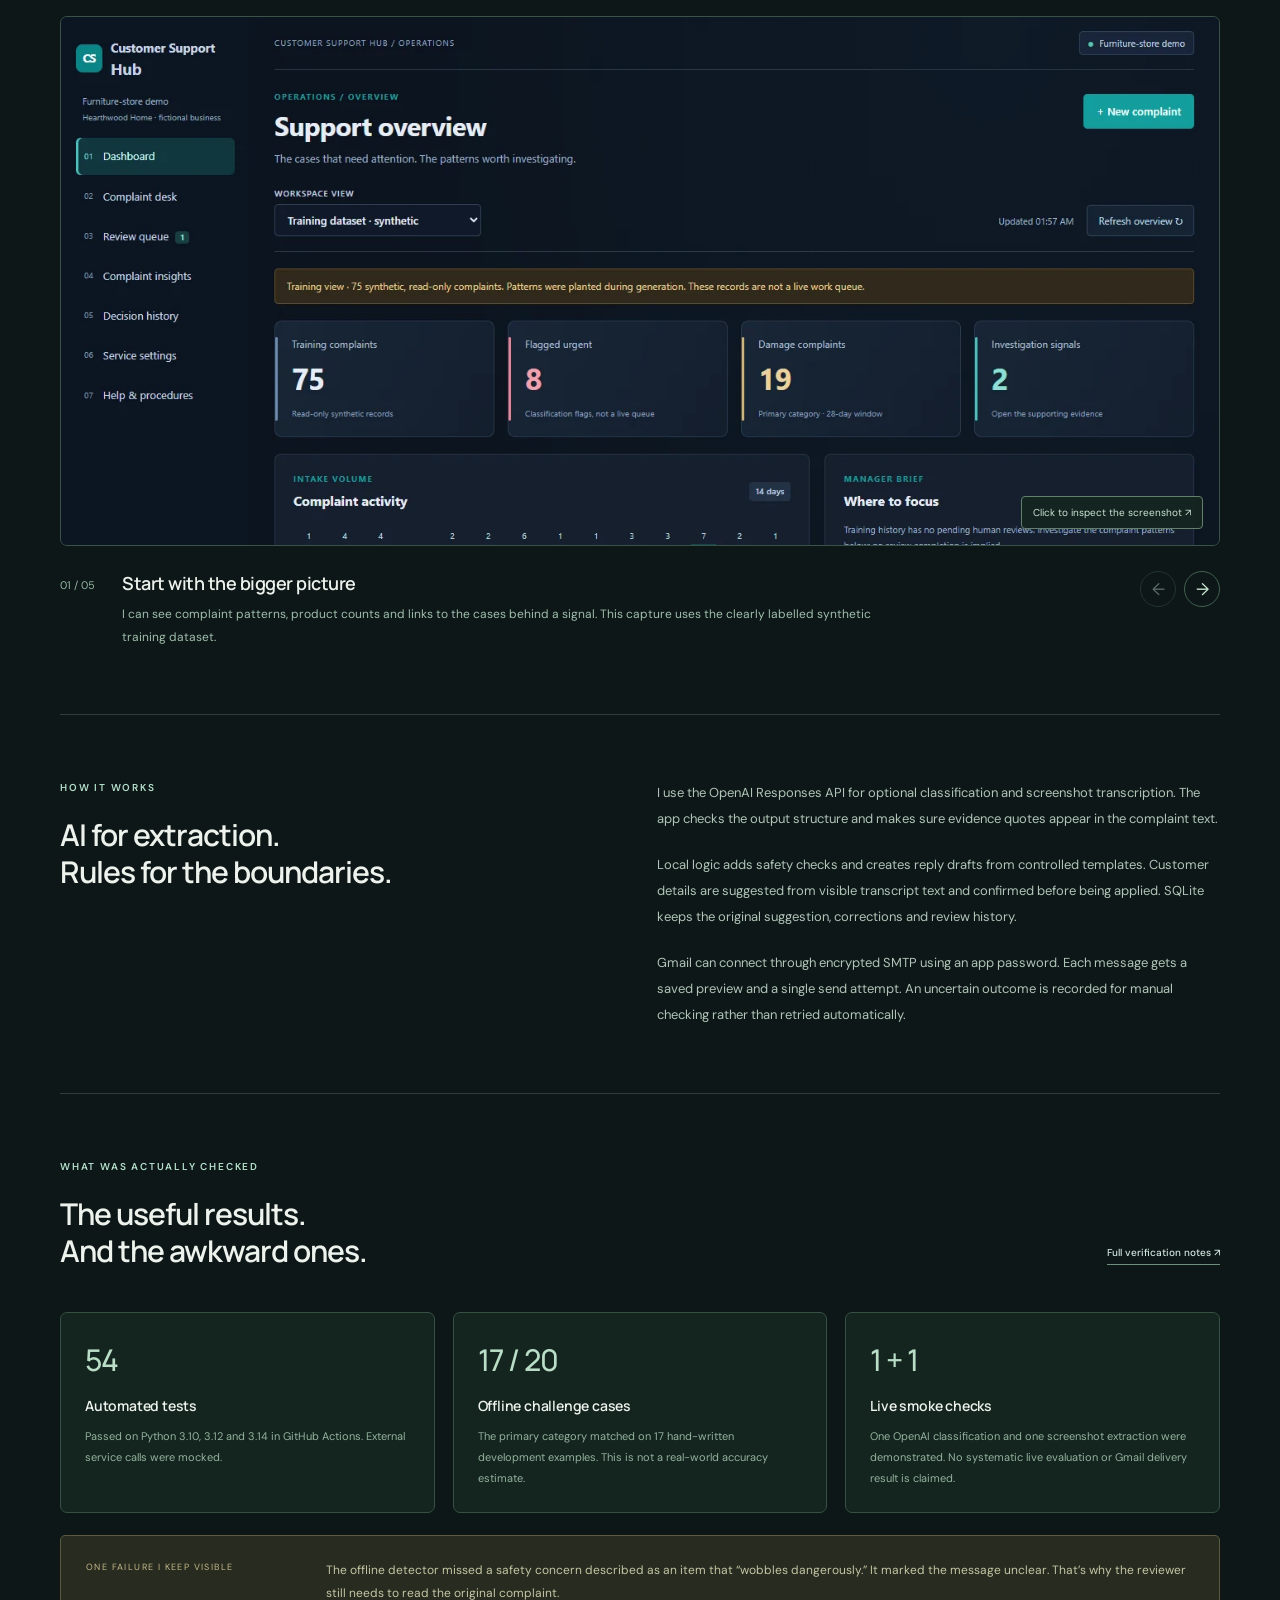
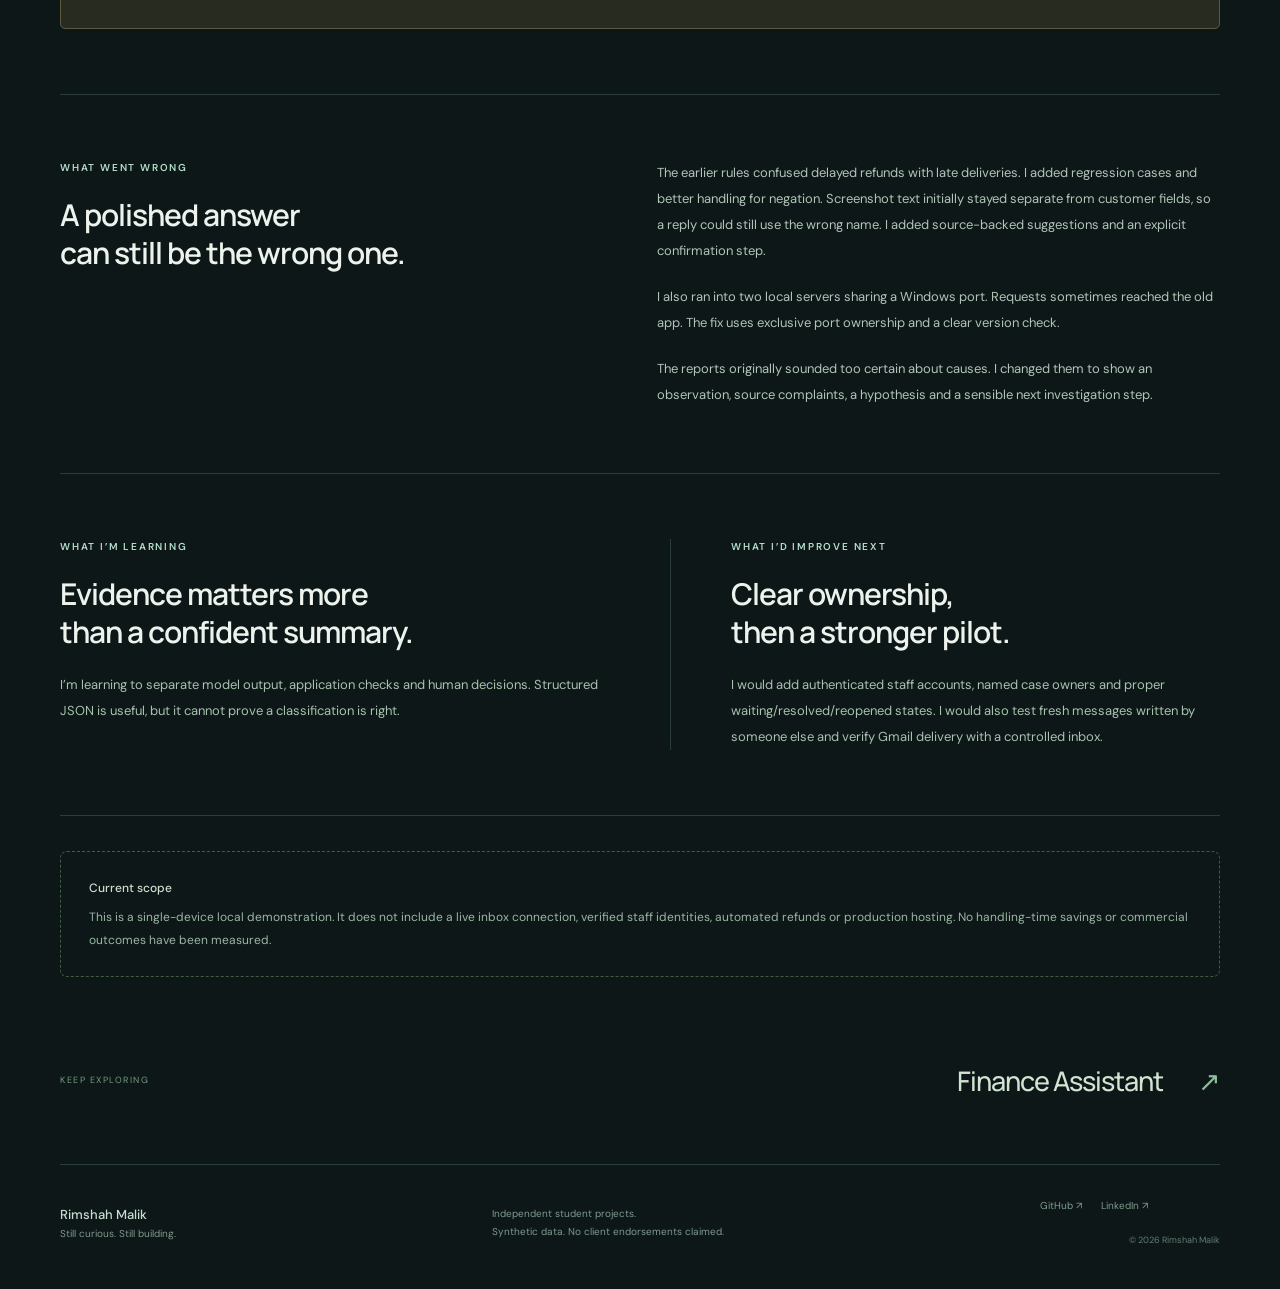
==== commit 3bebd08f: "Link verified public Customer Support Hub demo" ====
--- a/projects/customer-support-hub.html
+++ b/projects/customer-support-hub.html
@@ -1,7 +1,7 @@
 <!doctype html>
 <html lang="en"><head><meta charset="utf-8"><meta name="viewport" content="width=device-width, initial-scale=1"><meta name="description" content="From a complaint screenshot to a checked response. A student portfolio case study with real screenshots, synthetic data and verification notes."><meta name="theme-color" content="#0d1718"><meta property="og:title" content="Customer Support Hub — Rimshah Malik"><meta property="og:description" content="From a complaint screenshot to a checked response. A student portfolio case study with real screenshots, synthetic data and verification notes."><link rel="canonical" href="https://rimshahmmalik-commits.github.io/portfolio/projects/customer-support-hub.html"><meta property="og:url" content="https://rimshahmmalik-commits.github.io/portfolio/projects/customer-support-hub.html"><meta property="og:image" content="https://rimshahmmalik-commits.github.io/portfolio/assets/social-preview.png"><meta name="twitter:card" content="summary_large_image"><meta property="og:type" content="website"><title>Customer Support Hub — Rimshah Malik</title><link rel="icon" href="../assets/favicon.svg" type="image/svg+xml"><link rel="stylesheet" href="../assets/style.css"><script src="../assets/app.js" defer></script></head>
 <body><a class="skip" href="#main">Skip to content</a><header class="site-header"><div class="wrap nav-wrap"><a class="identity" href="../index.html" aria-label="Rimshah Malik home"><span class="monogram">rm<span>.</span></span><span>Rimshah Malik<small>AI & business automation</small></span></a><button class="menu-toggle" aria-expanded="false" aria-controls="site-nav">Menu <span aria-hidden="true">+</span></button><nav id="site-nav" aria-label="Main navigation"><a href="../index.html#work" aria-current="page">My work</a><a href="../index.html#about">About me</a><a href="../index.html#contact">Contact</a><a class="nav-github" href="https://github.com/rimshahmmalik-commits" target="_blank" rel="noopener noreferrer">GitHub <span aria-hidden="true">↗</span></a></nav></div></header>
-<main id="main"><div class="wrap case-wrap"><a class="back-link" href="../index.html#work">← Back to my work</a><section class="case-hero"><p class="eyebrow">CUSTOMER OPERATIONS / INDEPENDENT PORTFOLIO PROJECT</p><h1>Customer Support Hub<span>From a complaint screenshot to a checked response.</span></h1><div class="case-meta"><p>My role: student build, with AI coding assistance<br>Data: synthetic · Environment: local app</p><div class="tags"><span>Python</span><span>OpenAI API</span><span>SQLite</span><span>HTML / CSS / JS</span><span>SMTP</span></div></div><div class="hero-actions"><a class="button primary" href="#walkthrough">Explore the walkthrough ↓</a><a class="text-link" href="https://github.com/rimshahmmalik-commits/customer-support-hub" target="_blank" rel="noopener noreferrer">Read the source code ↗</a></div></section><section class="case-section case-overview"><div><p class="eyebrow">WHY I PICKED IT</p><h2>A support inbox holds<br>more than individual complaints.</h2></div><div class="prose"><p>I wanted to connect AI to an ordinary business problem: messy customer messages that need to reach the right person. Several messages might also reveal a recurring packing, product or delivery issue.</p><p>I built Customer Support Hub around a fictional UK furniture store, Hearthwood Home. The business identity is a demo configuration. The software handles intake, suggestions, review and investigation.</p><p>The important boundary is between suggesting something and doing it. A route is not an assignment, a draft is not a sent email, and an approved reply is not a resolved complaint.</p></div></section><section class="flow-section"><p class="eyebrow">THE WORKFLOW I BUILT</p><ol class="case-flow"><li><b>01</b>Complaint or screenshot</li><li><b>02</b>Checked text and details</li><li><b>03</b>Suggested route and reply</li><li><b>04</b>Human review and handoff</li></ol></section><section class="case-section walkthrough" id="walkthrough"><div class="section-heading"><div><p class="eyebrow">EXPLORE THE LOCAL APP</p><h2>A guided screenshot walkthrough.</h2></div><p>I’ve broken the workflow into five steps. Every capture uses synthetic data.</p></div><div class="walkthrough-tabs" role="tablist" aria-label="Walkthrough steps"><button role="tab" id="step-tab-0" aria-controls="walkthrough-panel" aria-selected="true" tabindex="0" data-step="0"><span>01</span>Start with the bigger picture</button><button role="tab" id="step-tab-1" aria-controls="walkthrough-panel" aria-selected="false" tabindex="-1" data-step="1"><span>02</span>Read a screenshot, then confirm details</button><button role="tab" id="step-tab-2" aria-controls="walkthrough-panel" aria-selected="false" tabindex="-1" data-step="2"><span>03</span>Keep the source next to the suggestion</button><button role="tab" id="step-tab-3" aria-controls="walkthrough-panel" aria-selected="false" tabindex="-1" data-step="3"><span>04</span>Review before acting</button><button role="tab" id="step-tab-4" aria-controls="walkthrough-panel" aria-selected="false" tabindex="-1" data-step="4"><span>05</span>Preview an email as a separate step</button></div><div id="walkthrough-panel" role="tabpanel" aria-labelledby="step-tab-0" tabindex="0"><button class="walkthrough-image" data-lightbox aria-label="Enlarge screenshot"><img id="walkthrough-image" src="../assets/images/support-overview.webp" alt="Support dashboard with synthetic complaint activity" loading="lazy"><span>Click to inspect the screenshot ↗</span></button><div class="walkthrough-caption"><span id="walkthrough-count">01 / 05</span><div><h3 id="walkthrough-title">Start with the bigger picture</h3><p id="walkthrough-text">I can see complaint patterns, product counts and links to the cases behind a signal. This capture uses the clearly labelled synthetic training dataset.</p></div><div class="walkthrough-controls"><button id="walkthrough-prev" aria-label="Previous walkthrough step" disabled>←</button><button id="walkthrough-next" aria-label="Next walkthrough step">→</button></div></div></div><script id="walkthrough-data" type="application/json">[{"title": "Start with the bigger picture", "image": "support-overview", "alt": "Support dashboard with synthetic complaint activity", "text": "I can see complaint patterns, product counts and links to the cases behind a signal. This capture uses the clearly labelled synthetic training dataset."}, {"title": "Read a screenshot, then confirm details", "image": "support-details", "alt": "Extracted screenshot text with customer-detail suggestions waiting for confirmation", "text": "Screenshot text is editable. Customer name, email, order and product are proposed with source evidence. Nothing replaces the intake fields until I confirm the selected details. This capture uses a mocked extraction fixture.", "focus": "center bottom"}, {"title": "Keep the source next to the suggestion", "image": "support-intake", "alt": "Complaint intake next to a proposed finance route and reply draft", "text": "The complaint produces a category, urgency, proposed team and exact source quotes. This particular capture uses the offline rules engine; OpenAI classification is an optional connection."}, {"title": "Review before acting", "image": "support-review", "alt": "Human review queue with a possible safety escalation", "text": "I can correct the route, edit the reply and leave a review note. A flagged safety incident stays urgent. The reviewer name is an audit label, not an authenticated account."}, {"title": "Preview an email as a separate step", "image": "support-email", "alt": "Approved customer email preview with sending disabled until SMTP is connected", "text": "Customer email requires an approved draft, a checked recipient and an explicit send action. In this capture SMTP is disconnected. Server acceptance, delivery and complaint resolution are separate things.", "focus": "center bottom"}]</script></section><section class="case-section two-column"><div><p class="eyebrow">HOW IT WORKS</p><h2>AI for extraction.<br>Rules for the boundaries.</h2></div><div class="prose"><p>I use the OpenAI Responses API for optional classification and screenshot transcription. The app checks the output structure and makes sure evidence quotes appear in the complaint text.</p><p>Local logic adds safety checks and creates reply drafts from controlled templates. Customer details are suggested from visible transcript text and confirmed before being applied. SQLite keeps the original suggestion, corrections and review history.</p><p>Gmail can connect through encrypted SMTP using an app password. Each message gets a saved preview and a single send attempt. An uncertain outcome is recorded for manual checking rather than retried automatically.</p></div></section>
+<main id="main"><div class="wrap case-wrap"><a class="back-link" href="../index.html#work">← Back to my work</a><section class="case-hero"><p class="eyebrow">CUSTOMER OPERATIONS / INDEPENDENT PORTFOLIO PROJECT</p><h1>Customer Support Hub<span>From a complaint screenshot to a checked response.</span></h1><div class="case-meta"><p>My role: student build, with AI coding assistance<br>Data: synthetic · Environment: local app + public sandbox</p><div class="tags"><span>Python</span><span>OpenAI API</span><span>SQLite</span><span>HTML / CSS / JS</span><span>SMTP</span></div></div><div class="hero-actions"><a class="button primary" href="https://customer-support-app-habokbnx4ixbe89bnsxkrr.streamlit.app/" target="_blank" rel="noopener noreferrer">Try the live demo ↗</a><a class="text-link" href="#walkthrough">Screenshot walkthrough ↓</a><a class="text-link" href="https://github.com/rimshahmmalik-commits/customer-support-hub" target="_blank" rel="noopener noreferrer">Read the source code ↗</a></div><p class="scope-note">The public sandbox uses fictional data and the offline rules engine. Changes are temporary and separate for each visitor. OpenAI transcription and real email sending are disabled.</p></section><section class="case-section case-overview"><div><p class="eyebrow">WHY I PICKED IT</p><h2>A support inbox holds<br>more than individual complaints.</h2></div><div class="prose"><p>I wanted to connect AI to an ordinary business problem: messy customer messages that need to reach the right person. Several messages might also reveal a recurring packing, product or delivery issue.</p><p>I built Customer Support Hub around a fictional UK furniture store, Hearthwood Home. The business identity is a demo configuration. The software handles intake, suggestions, review and investigation.</p><p>The important boundary is between suggesting something and doing it. A route is not an assignment, a draft is not a sent email, and an approved reply is not a resolved complaint.</p></div></section><section class="flow-section"><p class="eyebrow">THE WORKFLOW I BUILT</p><ol class="case-flow"><li><b>01</b>Complaint or screenshot</li><li><b>02</b>Checked text and details</li><li><b>03</b>Suggested route and reply</li><li><b>04</b>Human review and handoff</li></ol></section><section class="case-section walkthrough" id="walkthrough"><div class="section-heading"><div><p class="eyebrow">EXPLORE THE LOCAL APP</p><h2>A guided screenshot walkthrough.</h2></div><p>I’ve broken the workflow into five steps. Every capture uses synthetic data.</p></div><div class="walkthrough-tabs" role="tablist" aria-label="Walkthrough steps"><button role="tab" id="step-tab-0" aria-controls="walkthrough-panel" aria-selected="true" tabindex="0" data-step="0"><span>01</span>Start with the bigger picture</button><button role="tab" id="step-tab-1" aria-controls="walkthrough-panel" aria-selected="false" tabindex="-1" data-step="1"><span>02</span>Read a screenshot, then confirm details</button><button role="tab" id="step-tab-2" aria-controls="walkthrough-panel" aria-selected="false" tabindex="-1" data-step="2"><span>03</span>Keep the source next to the suggestion</button><button role="tab" id="step-tab-3" aria-controls="walkthrough-panel" aria-selected="false" tabindex="-1" data-step="3"><span>04</span>Review before acting</button><button role="tab" id="step-tab-4" aria-controls="walkthrough-panel" aria-selected="false" tabindex="-1" data-step="4"><span>05</span>Preview an email as a separate step</button></div><div id="walkthrough-panel" role="tabpanel" aria-labelledby="step-tab-0" tabindex="0"><button class="walkthrough-image" data-lightbox aria-label="Enlarge screenshot"><img id="walkthrough-image" src="../assets/images/support-overview.webp" alt="Support dashboard with synthetic complaint activity" loading="lazy"><span>Click to inspect the screenshot ↗</span></button><div class="walkthrough-caption"><span id="walkthrough-count">01 / 05</span><div><h3 id="walkthrough-title">Start with the bigger picture</h3><p id="walkthrough-text">I can see complaint patterns, product counts and links to the cases behind a signal. This capture uses the clearly labelled synthetic training dataset.</p></div><div class="walkthrough-controls"><button id="walkthrough-prev" aria-label="Previous walkthrough step" disabled>←</button><button id="walkthrough-next" aria-label="Next walkthrough step">→</button></div></div></div><script id="walkthrough-data" type="application/json">[{"title": "Start with the bigger picture", "image": "support-overview", "alt": "Support dashboard with synthetic complaint activity", "text": "I can see complaint patterns, product counts and links to the cases behind a signal. This capture uses the clearly labelled synthetic training dataset."}, {"title": "Read a screenshot, then confirm details", "image": "support-details", "alt": "Extracted screenshot text with customer-detail suggestions waiting for confirmation", "text": "Screenshot text is editable. Customer name, email, order and product are proposed with source evidence. Nothing replaces the intake fields until I confirm the selected details. This capture uses a mocked extraction fixture.", "focus": "center bottom"}, {"title": "Keep the source next to the suggestion", "image": "support-intake", "alt": "Complaint intake next to a proposed finance route and reply draft", "text": "The complaint produces a category, urgency, proposed team and exact source quotes. This particular capture uses the offline rules engine; OpenAI classification is an optional connection."}, {"title": "Review before acting", "image": "support-review", "alt": "Human review queue with a possible safety escalation", "text": "I can correct the route, edit the reply and leave a review note. A flagged safety incident stays urgent. The reviewer name is an audit label, not an authenticated account."}, {"title": "Preview an email as a separate step", "image": "support-email", "alt": "Approved customer email preview with sending disabled until SMTP is connected", "text": "Customer email requires an approved draft, a checked recipient and an explicit send action. In this capture SMTP is disconnected. Server acceptance, delivery and complaint resolution are separate things.", "focus": "center bottom"}]</script></section><section class="case-section two-column"><div><p class="eyebrow">HOW IT WORKS</p><h2>AI for extraction.<br>Rules for the boundaries.</h2></div><div class="prose"><p>I use the OpenAI Responses API for optional classification and screenshot transcription. The app checks the output structure and makes sure evidence quotes appear in the complaint text.</p><p>Local logic adds safety checks and creates reply drafts from controlled templates. Customer details are suggested from visible transcript text and confirmed before being applied. SQLite keeps the original suggestion, corrections and review history.</p><p>Gmail can connect through encrypted SMTP using an app password. Each message gets a saved preview and a single send attempt. An uncertain outcome is recorded for manual checking rather than retried automatically.</p></div></section>
 <section class="evidence-section case-section"><div class="section-heading"><div><p class="eyebrow">WHAT WAS ACTUALLY CHECKED</p><h2>The useful results.<br>And the awkward ones.</h2></div><a class="text-link" href="https://github.com/rimshahmmalik-commits/customer-support-hub/blob/main/docs/verification.md" target="_blank" rel="noopener noreferrer">Full verification notes ↗</a></div><div class="evidence-grid"><article><span class="evidence-number">54</span><h3>Automated tests</h3><p>Passed on Python 3.10, 3.12 and 3.14 in GitHub Actions. External service calls were mocked.</p></article><article><span class="evidence-number">17 / 20</span><h3>Offline challenge cases</h3><p>The primary category matched on 17 hand-written development examples. This is not a real-world accuracy estimate.</p></article><article><span class="evidence-number">1 + 1</span><h3>Live smoke checks</h3><p>One OpenAI classification and one screenshot extraction were demonstrated. No systematic live evaluation or Gmail delivery result is claimed.</p></article></div><div class="failure-note"><span>ONE FAILURE I KEEP VISIBLE</span><p>The offline detector missed a safety concern described as an item that “wobbles dangerously.” It marked the message unclear. That’s why the reviewer still needs to read the original complaint.</p></div></section>
 <section class="case-section two-column"><div><p class="eyebrow">WHAT WENT WRONG</p><h2>A polished answer<br>can still be the wrong one.</h2></div><div class="prose"><p>The earlier rules confused delayed refunds with late deliveries. I added regression cases and better handling for negation. Screenshot text initially stayed separate from customer fields, so a reply could still use the wrong name. I added source-backed suggestions and an explicit confirmation step.</p><p>I also ran into two local servers sharing a Windows port. Requests sometimes reached the old app. The fix uses exclusive port ownership and a clear version check.</p><p>The reports originally sounded too certain about causes. I changed them to show an observation, source complaints, a hypothesis and a sensible next investigation step.</p></div></section>
 <section class="case-section learning-split"><article><p class="eyebrow">WHAT I’M LEARNING</p><h2>Evidence matters more<br>than a confident summary.</h2><p>I’m learning to separate model output, application checks and human decisions. Structured JSON is useful, but it cannot prove a classification is right.</p></article><article><p class="eyebrow">WHAT I’D IMPROVE NEXT</p><h2>Clear ownership,<br>then a stronger pilot.</h2><p>I would add authenticated staff accounts, named case owners and proper waiting/resolved/reopened states. I would also test fresh messages written by someone else and verify Gmail delivery with a controlled inbox.</p></article></section><aside class="scope-note"><strong>Current scope</strong><p>This is a single-device local demonstration. It does not include a live inbox connection, verified staff identities, automated refunds or production hosting. No handling-time savings or commercial outcomes have been measured.</p></aside><section class="next-project"><span>KEEP EXPLORING</span><a href="finance-assistant.html">Finance Assistant <span>↗</span></a></section></div></main><footer class="site-footer wrap"><a class="footer-name" href="../index.html">Rimshah Malik<span>Still curious. Still building.</span></a><p>Independent student projects.<br>Synthetic data. No client endorsements claimed.</p><div><a href="https://github.com/rimshahmmalik-commits" target="_blank" rel="noopener noreferrer">GitHub ↗</a><a href="https://www.linkedin.com/in/rimshahmmalik" target="_blank" rel="noopener noreferrer">LinkedIn ↗</a><small>© 2026 Rimshah Malik</small></div></footer>
--- a/assets/style.css
+++ b/assets/style.css
@@ -9,3 +9,30 @@
 @media(max-width:1000px){.wrap{width:calc(100% - 52px)}.hero{gap:40px;padding:58px 0 65px}.hero h1{font-size:51px;letter-spacing:-2px}.hero-screen{height:290px}.workflow-sticker{left:-20px;bottom:45px;padding:13px 16px}.workflow-sticker p{font-size:14px}.hero-description{font-size:13px}.hero-actions{gap:17px}.about-grid{gap:55px}.contact-section{gap:38px}.project-card,.project-card.reverse{gap:35px}.project-image{height:325px;padding-inline:14px}.project-copy h3{font-size:26px}.section-heading{gap:30px}.section-heading>p{max-width:285px;font-size:12px}.project-links{align-items:start}.case-overview,.two-column{gap:45px}.case-section h2{font-size:27px}.walkthrough-image{height:440px}.evidence-grid article{padding:18px}.evidence-number{font-size:25px}.learning-split{gap:35px}.learning-split article+article{padding-left:35px}.email-link{font-size:17px}.contact-card{padding:23px}.walkthrough-tabs button{font-size:9px;padding-inline:7px}}
 @media(max-width:760px){.wrap{width:calc(100% - 36px)}.nav-wrap{height:82px;flex-wrap:wrap}.identity{font-size:12px}.monogram{width:39px;height:39px;font-size:19px}.monogram span{bottom:7px;right:5px}.menu-toggle{display:flex;gap:20px;align-items:center;background:transparent;border:1px solid #3d5949;color:#cde3d3;padding:7px 11px;font-size:11px;border-radius:5px}.menu-toggle span{color:#a6d2b5;font-size:18px;line-height:1}.site-header nav{width:100%;background:#12231a;position:absolute;top:81px;left:0;border-bottom:1px solid #45614d;padding:20px;gap:22px;justify-content:center;flex-wrap:wrap}.js #site-nav:not(.is-open){display:none}.nav-github{padding-left:20px}.hero{grid-template-columns:1fr;padding:43px 0 55px;gap:48px}.hero .eyebrow{font-size:9px;letter-spacing:1.2px;margin-bottom:21px}.hero h1{font-size:clamp(43px,9.2vw,62px);letter-spacing:-2px;max-width:600px}.hero-description{font-size:14px;max-width:510px}.hero-actions{gap:23px;margin-top:24px}.hero-footnote{font-size:10px}.hero-visual{width:calc(100% - 20px);margin-left:16px;transform:rotate(.5deg)}.hero-screen{height:280px}.workflow-sticker{bottom:45px;left:-26px}.visual-bottom{font-size:9px}.visual-top{font-size:8px}.principles-strip .wrap{gap:14px;padding:18px 0;flex-wrap:wrap;font-size:10px}.principles-strip span:before{margin-right:7px}.section{padding-block:65px}.section-heading{display:block;margin-bottom:32px}.section-heading>p{max-width:500px;margin-top:20px}.section-heading h2{font-size:30px}.project-card,.project-card.reverse{grid-template-columns:1fr;gap:28px;margin-bottom:50px}.reverse .project-image{order:0}.project-image{height:330px;padding:44px 18px 0}.project-copy h3{font-size:28px}.project-meta{font-size:8px;margin-bottom:13px}.project-copy .project-one-liner{font-size:15px}.project-copy>p{font-size:13px}.project-links{align-items:center;margin-top:23px}.work-note{font-size:10px}.about-grid{grid-template-columns:1fr;gap:35px}.about-section h2{font-size:33px}.personal-note{margin-top:25px}.about-copy>p{font-size:13px}.contact-section{grid-template-columns:1fr;gap:25px}.contact-section h2{font-size:31px}.contact-card{padding:24px}.email-link{font-size:19px}.site-footer{align-items:start;flex-wrap:wrap;padding-top:27px;gap:23px}.site-footer>p{font-size:9px}.site-footer>div{max-width:none;width:100%;padding-top:17px;border-top:1px solid var(--line)}.site-footer small{width:auto;margin-left:auto}.case-wrap{padding-top:25px}.case-hero{padding:40px 0 45px}.case-hero h1{font-size:40px;letter-spacing:-1.8px}.case-hero h1>span{font-size:27px;line-height:1.45}.case-meta{display:block;margin-top:24px}.case-meta .tags{margin-top:17px}.case-hero .hero-actions{gap:18px}.case-section{padding:42px 0}.case-overview,.two-column{grid-template-columns:1fr;gap:17px}.case-section h2{font-size:28px}.prose p{font-size:13px}.case-flow{grid-template-columns:1fr 1fr;gap:9px}.case-flow li{font-size:11px;padding:13px}.case-flow b{margin-bottom:6px}.walkthrough-tabs{display:flex;gap:3px;overflow:auto;scrollbar-width:thin}.walkthrough-tabs button{min-width:130px;max-width:130px;font-size:10px;min-height:100px;padding:10px}.walkthrough-image{height:320px}.walkthrough-image>span{font-size:9px;bottom:10px;right:10px}.walkthrough-caption{gap:14px;flex-wrap:wrap;margin-top:19px}.walkthrough-caption>span{font-size:10px;width:100%;padding-top:0}.walkthrough-caption>div:nth-child(2){flex:1;min-width:200px}.walkthrough-caption h3{font-size:16px}.walkthrough-caption p{font-size:11px}.walkthrough-controls button{width:31px;height:31px}.walkthrough-controls{margin-left:0}.evidence-section .text-link{display:inline-block;margin-top:17px}.evidence-grid{grid-template-columns:1fr;gap:12px}.evidence-grid article{padding:23px}.evidence-number{font-size:28px;margin-bottom:10px}.evidence-grid p{font-size:12px}.failure-note{grid-template-columns:1fr;gap:9px;padding:20px}.failure-note p{font-size:11px}.learning-split{grid-template-columns:1fr;gap:30px}.learning-split article+article{padding:30px 0 0;border-left:0;border-top:1px solid var(--line)}.scope-note{padding:20px;margin:26px 0;font-size:11px}.next-project{display:block;padding:30px 0 45px}.next-project a{margin-top:16px;font-size:24px;justify-content:space-between}.notes-wrap{padding-top:25px}.notes-hero{padding:38px 0 28px}.notes-hero h1{font-size:38px;letter-spacing:-1.6px}.notes-hero>p:last-child{font-size:13px}.learning-entries>article{grid-template-columns:1fr;gap:18px;padding:30px 0}.learning-entries h2{font-size:24px}.learning-entries p{font-size:12px}.image-dialog{padding:45px 8px 10px;width:97vw}.image-dialog p{font-size:10px}}
 @media(prefers-reduced-motion:reduce){html{scroll-behavior:auto}*,*:before,*:after{transition:none!important;animation:none!important}}
+
+/* Quiet interaction details; the content stays readable without JavaScript. */
+.cursor-spotlight{position:fixed;inset:0;z-index:8;pointer-events:none;opacity:0;background:radial-gradient(340px circle at var(--cursor-x,50%) var(--cursor-y,0),rgba(89,185,163,.055),transparent 80%);transition:opacity .35s}
+.cursor-spotlight.is-visible{opacity:1}
+.project-card{position:relative;border-radius:12px;transition:transform .28s ease,box-shadow .28s ease}
+.project-card::after{content:"";position:absolute;inset:-13px;border:1px solid transparent;border-radius:14px;pointer-events:none;opacity:0;background:radial-gradient(260px circle at var(--card-x,50%) var(--card-y,50%),rgba(127,207,179,.10),transparent 75%) border-box;transition:opacity .28s;z-index:-1}
+.project-card:focus-within{outline:1px solid #5b8b77;outline-offset:13px}
+.button,.copy-email,.menu-toggle,.walkthrough-controls button,.gallery-controls button{transition:transform .18s ease,background-color .18s ease,border-color .18s ease,box-shadow .18s ease}
+.button:active,.copy-email:active,.menu-toggle:active,.walkthrough-controls button:active,.gallery-controls button:active{transform:translateY(1px) scale(.985)}
+#site-nav a{position:relative;transition:color .2s}
+#site-nav a.is-current{color:#d8f3e5}
+#site-nav a.is-current::after{content:"";position:absolute;left:0;right:0;bottom:-8px;height:2px;background:#94c7af;border-radius:2px}
+.reveal{opacity:0;transform:translateY(16px);transition:opacity .65s ease,transform .65s ease}
+.reveal.is-revealed{opacity:1;transform:none}
+.back-to-top{position:fixed;right:25px;bottom:25px;z-index:15;width:42px;height:42px;border:1px solid #577e6b;background:#193029ed;color:#d8eee2;border-radius:50%;font-size:21px;box-shadow:0 4px 18px #0003;cursor:pointer;transition:transform .2s,background .2s}
+.back-to-top[hidden]{display:none}
+.preview-open{overflow:hidden}
+.gallery-controls{display:flex;align-items:center;justify-content:center;gap:22px;padding:15px 0 3px}
+.gallery-controls[hidden]{display:none}
+.gallery-controls button{width:42px;height:38px;border:1px solid #5b8068;border-radius:5px;background:#1a3526;color:#d6ecdb;font-size:19px;cursor:pointer}
+.gallery-count{font-size:12px;color:#b0cbbb;min-width:48px;text-align:center}
+.image-dialog .dialog-close{position:sticky;top:0;float:right;z-index:2;background:#13231bf5;border:1px solid #57775e;border-radius:4px;padding:7px 12px;margin-top:-35px}
+@media(hover:hover) and (pointer:fine){.project-card:hover{transform:translateY(-3px);box-shadow:0 12px 32px #0001}.project-card:hover::after{opacity:1}.button:hover{transform:translateY(-2px);box-shadow:0 5px 16px #0002}.button:hover:active{transform:translateY(1px)}.back-to-top:hover{transform:translateY(-3px);background:#294c3c}.gallery-controls button:hover{background:#294c3c}}
+@media(max-width:760px){.back-to-top{right:16px;bottom:16px;width:40px;height:40px}.project-card::after{inset:-7px}}
+@media(prefers-reduced-motion:reduce){.cursor-spotlight{display:none}.reveal{opacity:1;transform:none}.project-card:hover,.button:hover,.button:active,.back-to-top:hover{transform:none}html{scroll-behavior:auto}}
+
+.project-card{isolation:isolate}
